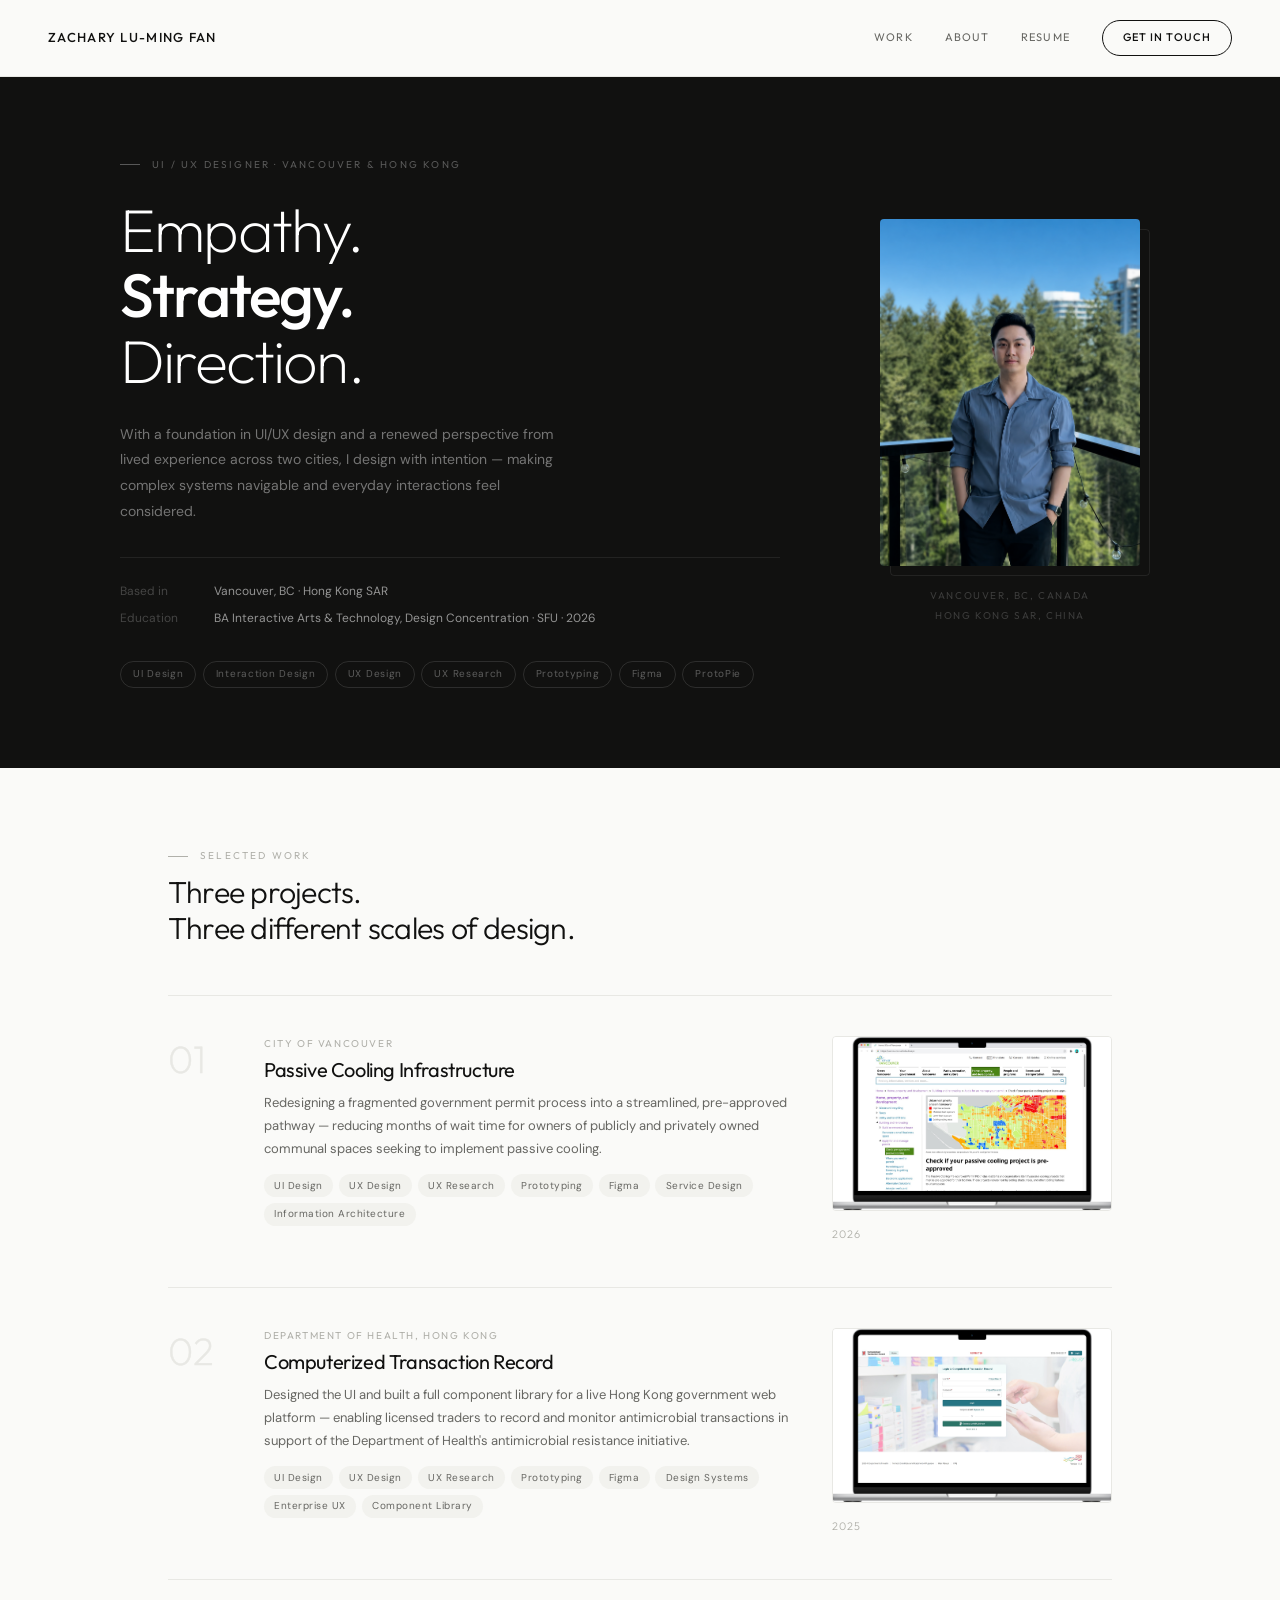
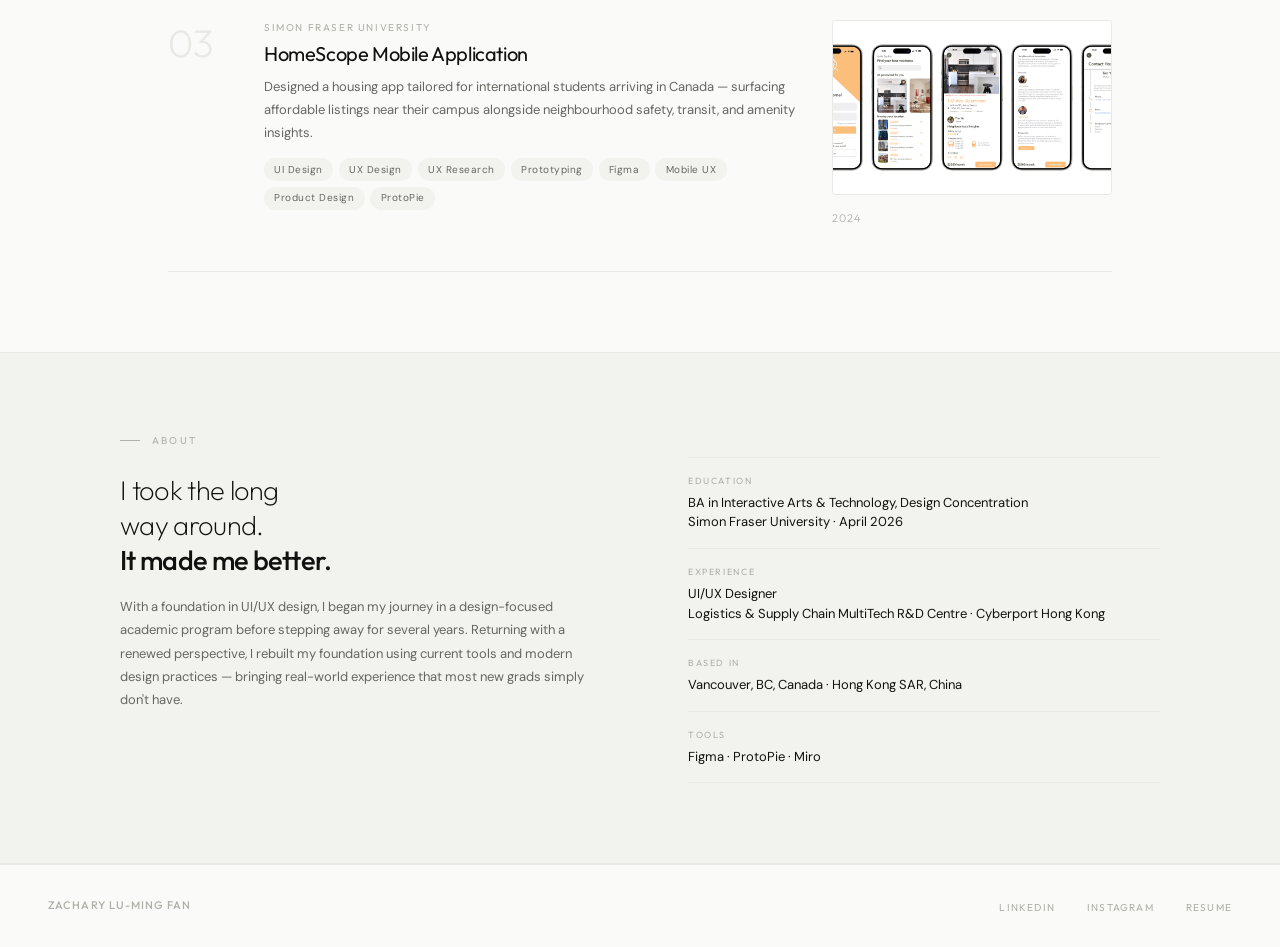
==== index.html @ 53df490b "Initial commit: portfolio site and case study assets" ====
<!DOCTYPE html>
<html lang="en">
<head>
<meta charset="UTF-8">
<meta name="viewport" content="width=device-width, initial-scale=1.0">
<title>Zachary Lu-Ming Fan — UI / UX Designer</title>
<link href="https://fonts.googleapis.com/css2?family=Outfit:wght@200;300;400;500;600&family=DM+Sans:opsz,wght@9..40,300;9..40,400;9..40,500&display=swap" rel="stylesheet">

<style>
*, *::before, *::after { box-sizing: border-box; margin: 0; padding: 0; }
:root {
  --ink: #111110;
  --ink-60: #666662;
  --ink-30: #b0b0aa;
  --ink-10: #e8e8e4;
  --paper: #fafaf8;
  --paper-2: #f2f2ee;
}
html { scroll-behavior: smooth; }
body { font-family: 'DM Sans', sans-serif; background: var(--paper); color: var(--ink); line-height: 1.6; }

/* NAV */
nav {
  display: flex; align-items: center; justify-content: space-between;
  padding: 1.25rem 3rem; background: var(--paper);
  border-bottom: 0.5px solid var(--ink-10); position: sticky; top: 0; z-index: 100;
}
.nav-name {
  font-family: 'Outfit', sans-serif; font-size: 13px; font-weight: 500;
  letter-spacing: 0.1em; text-transform: uppercase; color: var(--ink); text-decoration: none;
}
.nav-right { display: flex; align-items: center; gap: 2rem; }
.nav-link {
  font-family: 'Outfit', sans-serif; font-size: 11px; font-weight: 400;
  letter-spacing: 0.1em; text-transform: uppercase; color: var(--ink-60);
  text-decoration: none; transition: color 0.2s;
}
.nav-link:hover { color: var(--ink); }
.nav-cta {
  font-family: 'Outfit', sans-serif; font-size: 11px; font-weight: 500;
  letter-spacing: 0.1em; text-transform: uppercase; padding: 0.5rem 1.25rem;
  border: 0.5px solid var(--ink); border-radius: 2rem; color: var(--ink);
  text-decoration: none; transition: background 0.2s, color 0.2s;
}
.nav-cta:hover { background: var(--ink); color: var(--paper); }

/* HERO */
.hero { background: var(--ink); padding: 5rem 3rem; }
.hero-inner {
  max-width: 1040px; margin: 0 auto;
  display: grid; grid-template-columns: 1fr 300px; gap: 5rem; align-items: center;
}
.hero-eyebrow {
  font-family: 'Outfit', sans-serif; font-size: 10px; font-weight: 400;
  letter-spacing: 0.22em; text-transform: uppercase; color: rgba(255,255,255,0.3);
  margin-bottom: 1.5rem; display: flex; align-items: center; gap: 0.75rem;
}
.hero-eyebrow::before {
  content: ''; display: block; width: 20px; height: 0.5px; background: rgba(255,255,255,0.3);
}
.hero-h1 {
  font-family: 'Outfit', sans-serif; font-size: clamp(2.6rem, 5vw, 3.8rem);
  font-weight: 200; line-height: 1.08; color: #fff; letter-spacing: -0.03em; margin-bottom: 1.75rem;
}
.hero-h1 span { font-weight: 500; }
.hero-body { font-size: 14px; color: rgba(255,255,255,0.42); line-height: 1.85; max-width: 440px; margin-bottom: 2rem; }
.hero-meta {
  display: flex; flex-direction: column; gap: 0.5rem;
  margin-bottom: 2rem; padding-top: 1.5rem; border-top: 0.5px solid rgba(255,255,255,0.08);
}
.hero-meta-row { display: flex; gap: 1rem; font-size: 12px; }
.hero-meta-label { color: rgba(255,255,255,0.22); min-width: 78px; }
.hero-meta-value { color: rgba(255,255,255,0.55); }
.hero-tags { display: flex; flex-wrap: wrap; gap: 0.4rem; }
.tag {
  font-size: 10px; letter-spacing: 0.07em; padding: 0.3rem 0.75rem;
  border: 0.5px solid rgba(255,255,255,0.12); border-radius: 2rem; color: rgba(255,255,255,0.32);
}
.hero-right { display: flex; flex-direction: column; align-items: center; gap: 1.25rem; }
.photo-wrap { position: relative; width: 260px; }
.photo-wrap::before {
  content: ''; position: absolute; inset: 10px -10px -10px 10px;
  border: 0.5px solid rgba(255,255,255,0.08); border-radius: 4px; z-index: 0;
}
.photo-wrap img {
  position: relative; z-index: 1; width: 100%; aspect-ratio: 3/4;
  object-fit: cover; object-position: center top; border-radius: 4px; display: block; filter: grayscale(8%);
}
.hero-location {
  font-family: 'Outfit', sans-serif; font-size: 10px; letter-spacing: 0.16em;
  text-transform: uppercase; color: rgba(255,255,255,0.18); text-align: center; line-height: 2;
}

/* WORK */
.work { max-width: 1040px; margin: 0 auto; padding: 5rem 3rem; }
.section-eyebrow {
  font-family: 'Outfit', sans-serif; font-size: 10px; font-weight: 400;
  letter-spacing: 0.22em; text-transform: uppercase; color: var(--ink-30);
  margin-bottom: 0.6rem; display: flex; align-items: center; gap: 0.75rem;
}
.section-eyebrow::before { content: ''; display: block; width: 20px; height: 0.5px; background: var(--ink-30); }
.section-title {
  font-family: 'Outfit', sans-serif; font-size: 1.9rem; font-weight: 300;
  letter-spacing: -0.025em; color: var(--ink); margin-bottom: 3rem; line-height: 1.2;
}
.projects { border-top: 0.5px solid var(--ink-10); }
.project-row {
  display: grid; grid-template-columns: 64px 1fr 280px; gap: 2rem;
  align-items: start; padding: 2.5rem 0; border-bottom: 0.5px solid var(--ink-10);
  text-decoration: none; color: inherit; transition: opacity 0.15s;
}
.project-row:hover { opacity: 0.82; }
.project-row:hover .proj-arrow { opacity: 1; transform: translateX(4px); }
.proj-num {
  font-family: 'Outfit', sans-serif; font-size: 2.4rem; font-weight: 200;
  color: var(--ink-10); line-height: 1; padding-top: 4px; -webkit-text-stroke: 0.5px var(--ink-10);
}
.proj-client {
  font-family: 'Outfit', sans-serif; font-size: 10px; letter-spacing: 0.16em;
  text-transform: uppercase; color: var(--ink-30); margin-bottom: 0.4rem;
}
.proj-title {
  font-family: 'Outfit', sans-serif; font-size: 1.25rem; font-weight: 400;
  letter-spacing: -0.02em; color: var(--ink); margin-bottom: 0.65rem; line-height: 1.2;
}
.proj-hook { font-size: 13px; color: var(--ink-60); line-height: 1.75; margin-bottom: 0.85rem; }
.proj-tags { display: flex; flex-wrap: wrap; gap: 0.35rem; }
.proj-tag {
  font-size: 10px; letter-spacing: 0.05em; padding: 0.22rem 0.65rem;
  background: var(--paper-2); border-radius: 2rem; color: var(--ink-60);
}
.proj-right { display: flex; flex-direction: column; }
.proj-img {
  width: 100%; aspect-ratio: 16/10; object-fit: cover; border-radius: 4px;
  border: 0.5px solid var(--ink-10); display: block; margin-bottom: 0.75rem;
}
.proj-meta { display: flex; justify-content: space-between; align-items: center; }
.proj-year {
  font-family: 'Outfit', sans-serif; font-size: 11px; font-weight: 300;
  letter-spacing: 0.1em; color: var(--ink-30);
}
.proj-arrow { font-size: 15px; color: var(--ink-30); opacity: 0; transition: opacity 0.2s, transform 0.2s; }

/* ABOUT */
.about { background: var(--paper-2); border-top: 0.5px solid var(--ink-10); border-bottom: 0.5px solid var(--ink-10); padding: 5rem 3rem; }
.about-inner { max-width: 1040px; margin: 0 auto; display: grid; grid-template-columns: 1fr 1fr; gap: 6rem; align-items: start; }
.about-headline {
  font-family: 'Outfit', sans-serif; font-size: 1.7rem; font-weight: 200;
  letter-spacing: -0.025em; color: var(--ink); line-height: 1.3; margin-bottom: 1rem; margin-top: 1.5rem;
}
.about-headline strong { font-weight: 500; }
.about-sub { font-size: 13px; color: var(--ink-60); line-height: 1.8; }
.about-rows { padding-top: 1.5rem; }
.about-row { padding: 1rem 0; border-bottom: 0.5px solid var(--ink-10); }
.about-row:first-child { border-top: 0.5px solid var(--ink-10); }
.about-row-label {
  font-family: 'Outfit', sans-serif; font-size: 9px; letter-spacing: 0.18em;
  text-transform: uppercase; color: var(--ink-30); margin-bottom: 0.3rem;
}
.about-row-value { font-size: 13px; color: var(--ink); line-height: 1.5; }

/* FOOTER */
footer {
  padding: 1.75rem 3rem; display: flex; align-items: center;
  justify-content: space-between; border-top: 0.5px solid var(--ink-10);
}
.footer-name {
  font-family: 'Outfit', sans-serif; font-size: 11px; font-weight: 500;
  letter-spacing: 0.1em; text-transform: uppercase; color: var(--ink-30);
}
.footer-links { display: flex; gap: 2rem; list-style: none; }
.footer-links a {
  font-family: 'Outfit', sans-serif; font-size: 10px; letter-spacing: 0.12em;
  text-transform: uppercase; color: var(--ink-30); text-decoration: none; transition: color 0.2s;
}
.footer-links a:hover { color: var(--ink); }

@keyframes fadeUp { from { opacity: 0; transform: translateY(14px); } to { opacity: 1; transform: translateY(0); } }
.hero-eyebrow { animation: fadeUp 0.5s ease both; }
.hero-h1      { animation: fadeUp 0.5s 0.07s ease both; }
.hero-body    { animation: fadeUp 0.5s 0.14s ease both; }
.hero-meta    { animation: fadeUp 0.5s 0.2s ease both; }
.hero-tags    { animation: fadeUp 0.5s 0.26s ease both; }
.hero-right   { animation: fadeUp 0.6s 0.12s ease both; }

@media (max-width: 768px) {
  nav { padding: 1rem 1.5rem; }
  .hero { padding: 3rem 1.5rem; }
  .hero-inner { grid-template-columns: 1fr; gap: 2.5rem; }
  .hero-right { display: none; }
  .work { padding: 3rem 1.5rem; }
  .project-row { grid-template-columns: 48px 1fr; }
  .proj-right { display: none; }
  .about { padding: 3rem 1.5rem; }
  .about-inner { grid-template-columns: 1fr; gap: 2rem; }
  footer { padding: 1.5rem; flex-direction: column; gap: 1rem; text-align: center; }
}
</style>
</head>

<body>

<nav>
  <a class="nav-name" href="#">Zachary Lu-Ming Fan</a>
  <div class="nav-right">
    <a class="nav-link" href="#work">Work</a>
    <a class="nav-link" href="#about">About</a>
    <a class="nav-link" href="zachary_fan_resume_v5.pdf" target="_blank">Resume</a>
    <a class="nav-cta" href="mailto:zac0923@hotmail.com">Get in touch</a>
  </div>
</nav>

<section class="hero">
  <div class="hero-inner">
    <div class="hero-left">
      <div class="hero-eyebrow">UI / UX Designer · Vancouver &amp; Hong Kong</div>
      <h1 class="hero-h1">Empathy.<br><span>Strategy.</span><br>Direction.</h1>
      <p class="hero-body">With a foundation in UI/UX design and a renewed perspective from lived experience across two cities, I design with intention — making complex systems navigable and everyday interactions feel considered.</p>
      <div class="hero-meta">
        <div class="hero-meta-row">
          <span class="hero-meta-label">Based in</span>
          <span class="hero-meta-value">Vancouver, BC · Hong Kong SAR</span>
        </div>
        <div class="hero-meta-row">
          <span class="hero-meta-label">Education</span>
          <span class="hero-meta-value">BA Interactive Arts &amp; Technology, Design Concentration · SFU · 2026</span>
        </div>
      </div>
      <div class="hero-tags">
        <span class="tag">UI Design</span>
        <span class="tag">Interaction Design</span>
        <span class="tag">UX Design</span>
        <span class="tag">UX Research</span>
        <span class="tag">Prototyping</span>
        <span class="tag">Figma</span>
        <span class="tag">ProtoPie</span>
      </div>
    </div>
    <div class="hero-right">
      <div class="photo-wrap">
        <img src="me.png" alt="Zachary Lu-Ming Fan">
      </div>
      <div class="hero-location">Vancouver, BC, Canada<br>Hong Kong SAR, China</div>
    </div>
  </div>
</section>

<section class="work" id="work">
  <div class="section-eyebrow">Selected work</div>
  <div class="section-title">Three projects.<br>Three different scales of design.</div>
  <div class="projects">

    <a class="project-row" href="cov_case_study.html">
      <div class="proj-num">01</div>
      <div class="proj-info">
        <div class="proj-client">City of Vancouver</div>
        <div class="proj-title">Passive Cooling Infrastructure</div>
        <div class="proj-hook">Redesigning a fragmented government permit process into a streamlined, pre-approved pathway — reducing months of wait time for owners of publicly and privately owned communal spaces seeking to implement passive cooling.</div>
        <div class="proj-tags">
          <span class="proj-tag">UI Design</span><span class="proj-tag">UX Design</span>
          <span class="proj-tag">UX Research</span><span class="proj-tag">Prototyping</span>
          <span class="proj-tag">Figma</span><span class="proj-tag">Service Design</span>
          <span class="proj-tag">Information Architecture</span>
        </div>
      </div>
      <div class="proj-right">
        <img class="proj-img" src="portfolio cov.png" alt="City of Vancouver project">
        <div class="proj-meta"><span class="proj-year">2026</span><span class="proj-arrow">→</span></div>
      </div>
    </a>

    <a class="project-row" href="ctr_case_study.html">
      <div class="proj-num">02</div>
      <div class="proj-info">
        <div class="proj-client">Department of Health, Hong Kong</div>
        <div class="proj-title">Computerized Transaction Record</div>
        <div class="proj-hook">Designed the UI and built a full component library for a live Hong Kong government web platform — enabling licensed traders to record and monitor antimicrobial transactions in support of the Department of Health's antimicrobial resistance initiative.</div>
        <div class="proj-tags">
          <span class="proj-tag">UI Design</span><span class="proj-tag">UX Design</span>
          <span class="proj-tag">UX Research</span><span class="proj-tag">Prototyping</span>
          <span class="proj-tag">Figma</span><span class="proj-tag">Design Systems</span>
          <span class="proj-tag">Enterprise UX</span><span class="proj-tag">Component Library</span>
        </div>
      </div>
      <div class="proj-right">
        <img class="proj-img" src="portfolio ctr.png" alt="CTR Hong Kong project">
        <div class="proj-meta"><span class="proj-year">2025</span><span class="proj-arrow">→</span></div>
      </div>
    </a>

    <a class="project-row" href="homescope_case_study.html">
      <div class="proj-num">03</div>
      <div class="proj-info">
        <div class="proj-client">Simon Fraser University</div>
        <div class="proj-title">HomeScope Mobile Application</div>
        <div class="proj-hook">Designed a housing app tailored for international students arriving in Canada — surfacing affordable listings near their campus alongside neighbourhood safety, transit, and amenity insights.</div>
        <div class="proj-tags">
          <span class="proj-tag">UI Design</span><span class="proj-tag">UX Design</span>
          <span class="proj-tag">UX Research</span><span class="proj-tag">Prototyping</span>
          <span class="proj-tag">Figma</span><span class="proj-tag">Mobile UX</span>
          <span class="proj-tag">Product Design</span><span class="proj-tag">ProtoPie</span>
        </div>
      </div>
      <div class="proj-right">
        <img class="proj-img" src="portfolio homescope.png" alt="HomeScope project">
        <div class="proj-meta"><span class="proj-year">2024</span><span class="proj-arrow">→</span></div>
      </div>
    </a>

  </div>
</section>

<div class="about" id="about">
  <div class="about-inner">
    <div>
      <div class="section-eyebrow">About</div>
      <div class="about-headline">I took the long<br>way around.<br><strong>It made me better.</strong></div>
      <p class="about-sub">With a foundation in UI/UX design, I began my journey in a design-focused academic program before stepping away for several years. Returning with a renewed perspective, I rebuilt my foundation using current tools and modern design practices — bringing real-world experience that most new grads simply don't have.</p>
    </div>
    <div class="about-rows">
      <div class="about-row">
        <div class="about-row-label">Education</div>
        <div class="about-row-value">BA in Interactive Arts &amp; Technology, Design Concentration<br>Simon Fraser University · April 2026</div>
      </div>
      <div class="about-row">
        <div class="about-row-label">Experience</div>
        <div class="about-row-value">UI/UX Designer<br>Logistics &amp; Supply Chain MultiTech R&amp;D Centre · Cyberport Hong Kong</div>
      </div>
      <div class="about-row">
        <div class="about-row-label">Based in</div>
        <div class="about-row-value">Vancouver, BC, Canada · Hong Kong SAR, China</div>
      </div>
      <div class="about-row">
        <div class="about-row-label">Tools</div>
        <div class="about-row-value">Figma · ProtoPie · Miro</div>
      </div>
    </div>
  </div>
</div>

<footer>
  <span class="footer-name">Zachary Lu-Ming Fan</span>
  <ul class="footer-links">
    <li><a href="https://linkedin.com/in/zachlumingfan" target="_blank">LinkedIn</a></li>
    <li><a href="https://www.instagram.com/zlm.fan/" target="_blank">Instagram</a></li>
    <li><a href="zachary_fan_resume_v5.pdf" target="_blank">Resume</a></li>
  </ul>
</footer>

</body>
</html>
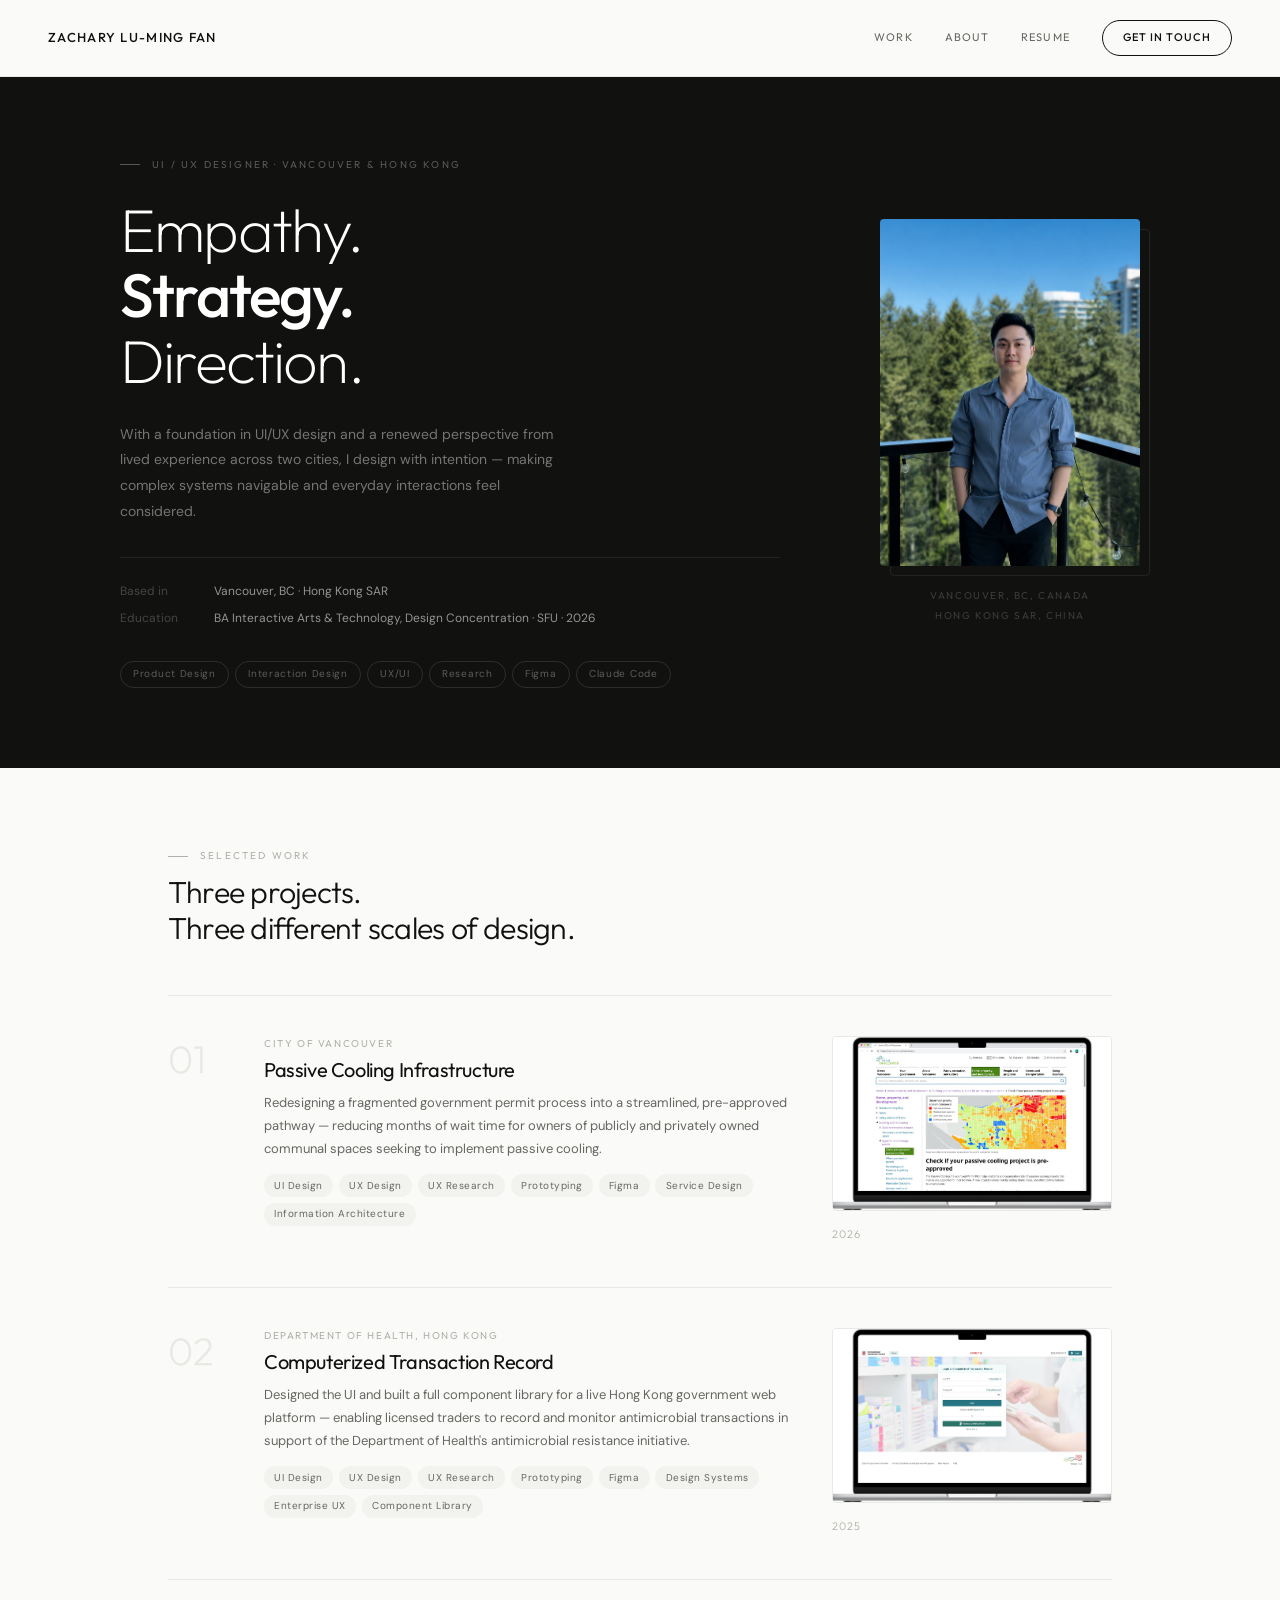
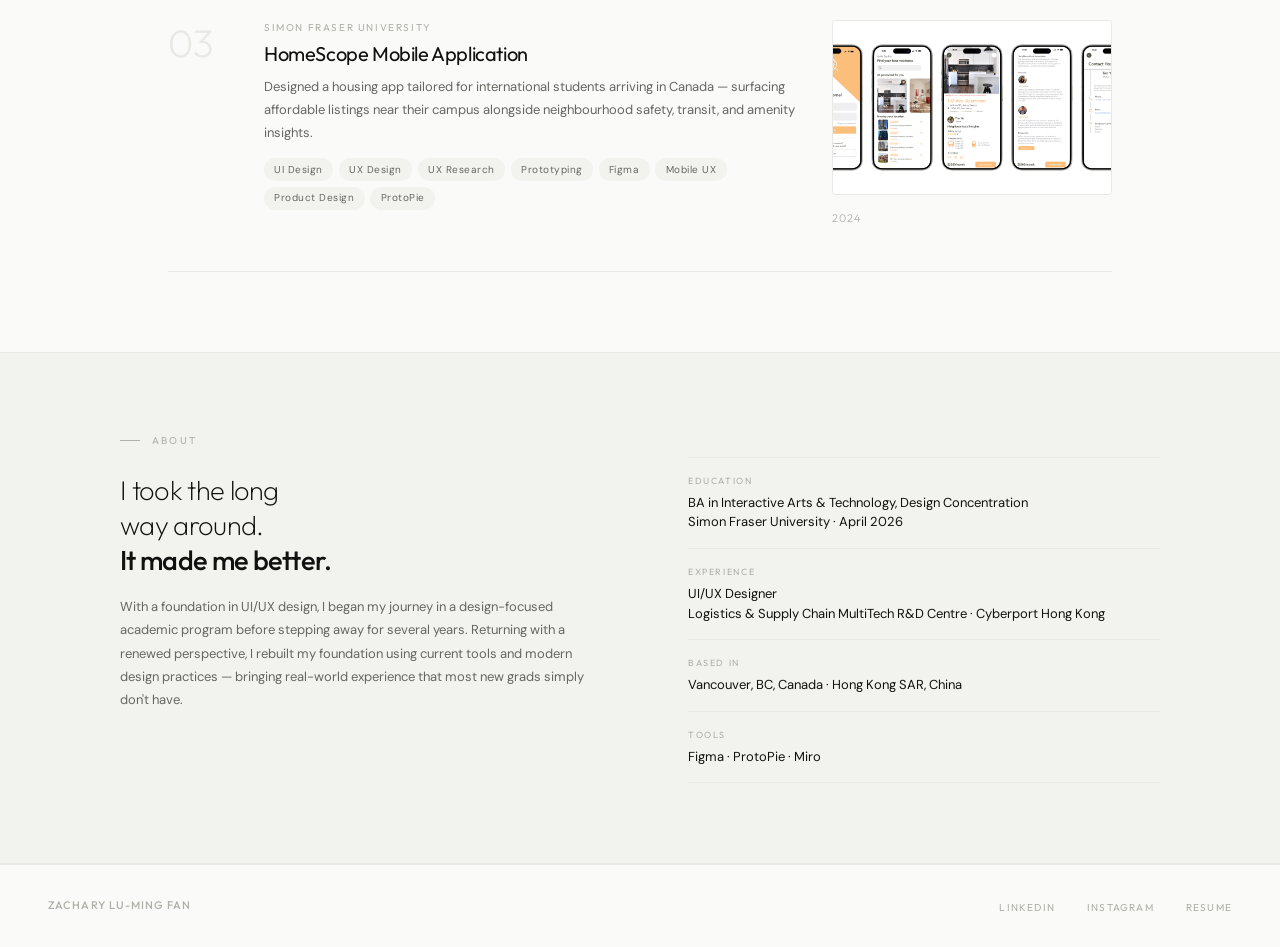
==== commit 8d1a5f8b: "Improve code quality: dedupe CSS, optimize assets, fix layout bug - Extract shared CSS across all 4 " ====
--- a/index.html
+++ b/index.html
@@ -4,46 +4,21 @@
 <meta charset="UTF-8">
 <meta name="viewport" content="width=device-width, initial-scale=1.0">
 <title>Zachary Lu-Ming Fan — UI / UX Designer</title>
+<meta name="description" content="Portfolio of Zachary Lu-Ming Fan, a UI/UX designer based in Vancouver & Hong Kong — featuring government service design, enterprise design systems, and mobile product design work.">
+<link rel="icon" type="image/svg+xml" href="favicon.svg">
+<meta property="og:type" content="website">
+<meta property="og:title" content="Zachary Lu-Ming Fan — UI / UX Designer">
+<meta property="og:description" content="Portfolio of Zachary Lu-Ming Fan, a UI/UX designer based in Vancouver & Hong Kong — featuring government service design, enterprise design systems, and mobile product design work.">
+<meta property="og:url" content="https://zachfan-96.github.io/">
+<meta property="og:image" content="https://zachfan-96.github.io/me.png">
+<meta name="twitter:card" content="summary_large_image">
+<meta name="twitter:title" content="Zachary Lu-Ming Fan — UI / UX Designer">
+<meta name="twitter:description" content="Portfolio of Zachary Lu-Ming Fan, a UI/UX designer based in Vancouver & Hong Kong.">
+<meta name="twitter:image" content="https://zachfan-96.github.io/me.png">
 <link href="https://fonts.googleapis.com/css2?family=Outfit:wght@200;300;400;500;600&family=DM+Sans:opsz,wght@9..40,300;9..40,400;9..40,500&display=swap" rel="stylesheet">
+<link rel="stylesheet" href="styles.css">
 
 <style>
-*, *::before, *::after { box-sizing: border-box; margin: 0; padding: 0; }
-:root {
-  --ink: #111110;
-  --ink-60: #666662;
-  --ink-30: #b0b0aa;
-  --ink-10: #e8e8e4;
-  --paper: #fafaf8;
-  --paper-2: #f2f2ee;
-}
-html { scroll-behavior: smooth; }
-body { font-family: 'DM Sans', sans-serif; background: var(--paper); color: var(--ink); line-height: 1.6; }
-
-/* NAV */
-nav {
-  display: flex; align-items: center; justify-content: space-between;
-  padding: 1.25rem 3rem; background: var(--paper);
-  border-bottom: 0.5px solid var(--ink-10); position: sticky; top: 0; z-index: 100;
-}
-.nav-name {
-  font-family: 'Outfit', sans-serif; font-size: 13px; font-weight: 500;
-  letter-spacing: 0.1em; text-transform: uppercase; color: var(--ink); text-decoration: none;
-}
-.nav-right { display: flex; align-items: center; gap: 2rem; }
-.nav-link {
-  font-family: 'Outfit', sans-serif; font-size: 11px; font-weight: 400;
-  letter-spacing: 0.1em; text-transform: uppercase; color: var(--ink-60);
-  text-decoration: none; transition: color 0.2s;
-}
-.nav-link:hover { color: var(--ink); }
-.nav-cta {
-  font-family: 'Outfit', sans-serif; font-size: 11px; font-weight: 500;
-  letter-spacing: 0.1em; text-transform: uppercase; padding: 0.5rem 1.25rem;
-  border: 0.5px solid var(--ink); border-radius: 2rem; color: var(--ink);
-  text-decoration: none; transition: background 0.2s, color 0.2s;
-}
-.nav-cta:hover { background: var(--ink); color: var(--paper); }
-
 /* HERO */
 .hero { background: var(--ink); padding: 5rem 3rem; }
 .hero-inner {
@@ -93,12 +68,6 @@
 
 /* WORK */
 .work { max-width: 1040px; margin: 0 auto; padding: 5rem 3rem; }
-.section-eyebrow {
-  font-family: 'Outfit', sans-serif; font-size: 10px; font-weight: 400;
-  letter-spacing: 0.22em; text-transform: uppercase; color: var(--ink-30);
-  margin-bottom: 0.6rem; display: flex; align-items: center; gap: 0.75rem;
-}
-.section-eyebrow::before { content: ''; display: block; width: 20px; height: 0.5px; background: var(--ink-30); }
 .section-title {
   font-family: 'Outfit', sans-serif; font-size: 1.9rem; font-weight: 300;
   letter-spacing: -0.025em; color: var(--ink); margin-bottom: 3rem; line-height: 1.2;
@@ -175,7 +144,6 @@
 }
 .footer-links a:hover { color: var(--ink); }
 
-@keyframes fadeUp { from { opacity: 0; transform: translateY(14px); } to { opacity: 1; transform: translateY(0); } }
 .hero-eyebrow { animation: fadeUp 0.5s ease both; }
 .hero-h1      { animation: fadeUp 0.5s 0.07s ease both; }
 .hero-body    { animation: fadeUp 0.5s 0.14s ease both; }
@@ -184,7 +152,6 @@
 .hero-right   { animation: fadeUp 0.6s 0.12s ease both; }
 
 @media (max-width: 768px) {
-  nav { padding: 1rem 1.5rem; }
   .hero { padding: 3rem 1.5rem; }
   .hero-inner { grid-template-columns: 1fr; gap: 2.5rem; }
   .hero-right { display: none; }
@@ -201,11 +168,11 @@
 <body>
 
 <nav>
-  <a class="nav-name" href="#">Zachary Lu-Ming Fan</a>
+  <a class="nav-name" href="index.html">Zachary Lu-Ming Fan</a>
   <div class="nav-right">
     <a class="nav-link" href="#work">Work</a>
     <a class="nav-link" href="#about">About</a>
-    <a class="nav-link" href="zachary_fan_resume_v5.pdf" target="_blank">Resume</a>
+    <a class="nav-link" href="zachary_fan_resume_v5.pdf" target="_blank" rel="noopener noreferrer">Resume</a>
     <a class="nav-cta" href="mailto:zac0923@hotmail.com">Get in touch</a>
   </div>
 </nav>
@@ -227,18 +194,17 @@
         </div>
       </div>
       <div class="hero-tags">
-        <span class="tag">UI Design</span>
+        <span class="tag">Product Design</span>
         <span class="tag">Interaction Design</span>
-        <span class="tag">UX Design</span>
-        <span class="tag">UX Research</span>
-        <span class="tag">Prototyping</span>
+        <span class="tag">UX/UI</span>
+        <span class="tag">Research</span>
         <span class="tag">Figma</span>
-        <span class="tag">ProtoPie</span>
+        <span class="tag">Claude Code</span>
       </div>
     </div>
     <div class="hero-right">
       <div class="photo-wrap">
-        <img src="me.png" alt="Zachary Lu-Ming Fan">
+        <img src="me.png" width="1086" height="1448" alt="Zachary Lu-Ming Fan">
       </div>
       <div class="hero-location">Vancouver, BC, Canada<br>Hong Kong SAR, China</div>
     </div>
@@ -264,7 +230,7 @@
         </div>
       </div>
       <div class="proj-right">
-        <img class="proj-img" src="portfolio cov.png" alt="City of Vancouver project">
+        <img loading="lazy" class="proj-img" src="portfolio-cov.png" width="1446" height="876" alt="City of Vancouver project">
         <div class="proj-meta"><span class="proj-year">2026</span><span class="proj-arrow">→</span></div>
       </div>
     </a>
@@ -283,7 +249,7 @@
         </div>
       </div>
       <div class="proj-right">
-        <img class="proj-img" src="portfolio ctr.png" alt="CTR Hong Kong project">
+        <img loading="lazy" class="proj-img" src="portfolio-ctr.png" width="1446" height="876" alt="CTR Hong Kong project">
         <div class="proj-meta"><span class="proj-year">2025</span><span class="proj-arrow">→</span></div>
       </div>
     </a>
@@ -302,7 +268,7 @@
         </div>
       </div>
       <div class="proj-right">
-        <img class="proj-img" src="portfolio homescope.png" alt="HomeScope project">
+        <img loading="lazy" class="proj-img" src="portfolio-homescope.png" width="2623" height="1216" alt="HomeScope project">
         <div class="proj-meta"><span class="proj-year">2024</span><span class="proj-arrow">→</span></div>
       </div>
     </a>
@@ -341,9 +307,9 @@
 <footer>
   <span class="footer-name">Zachary Lu-Ming Fan</span>
   <ul class="footer-links">
-    <li><a href="https://linkedin.com/in/zachlumingfan" target="_blank">LinkedIn</a></li>
-    <li><a href="https://www.instagram.com/zlm.fan/" target="_blank">Instagram</a></li>
-    <li><a href="zachary_fan_resume_v5.pdf" target="_blank">Resume</a></li>
+    <li><a href="https://linkedin.com/in/zachlumingfan" target="_blank" rel="noopener noreferrer">LinkedIn</a></li>
+    <li><a href="https://www.instagram.com/zlm.fan/" target="_blank" rel="noopener noreferrer">Instagram</a></li>
+    <li><a href="zachary_fan_resume_v5.pdf" target="_blank" rel="noopener noreferrer">Resume</a></li>
   </ul>
 </footer>
 
--- a/styles.css
+++ b/styles.css
@@ -0,0 +1,144 @@
+/* ===== Reset & base ===== */
+*, *::before, *::after { box-sizing: border-box; margin: 0; padding: 0; }
+img { height: auto; }
+:root {
+  --ink: #111110;
+  --ink-60: #666662;
+  --ink-30: #b0b0aa;
+  --ink-10: #e8e8e4;
+  --paper: #fafaf8;
+  --paper-2: #f2f2ee;
+}
+html { scroll-behavior: smooth; }
+body { font-family: 'DM Sans', sans-serif; background: var(--paper); color: var(--ink); line-height: 1.6; }
+
+/* ===== Nav ===== */
+nav {
+  display: flex; align-items: center; justify-content: space-between;
+  padding: 1.25rem 3rem; background: var(--paper);
+  border-bottom: 0.5px solid var(--ink-10); position: sticky; top: 0; z-index: 100;
+}
+.nav-name {
+  font-family: 'Outfit', sans-serif; font-size: 13px; font-weight: 500;
+  letter-spacing: 0.1em; text-transform: uppercase; color: var(--ink); text-decoration: none;
+}
+.nav-back {
+  font-family: 'Outfit', sans-serif; font-size: 11px; font-weight: 400;
+  letter-spacing: 0.1em; text-transform: uppercase; color: var(--ink-60);
+  text-decoration: none; display: flex; align-items: center; gap: 0.5rem; transition: color 0.2s;
+}
+.nav-back:hover { color: var(--ink); }
+.nav-right { display: flex; align-items: center; gap: 2rem; }
+.nav-link {
+  font-family: 'Outfit', sans-serif; font-size: 11px; font-weight: 400;
+  letter-spacing: 0.1em; text-transform: uppercase; color: var(--ink-60);
+  text-decoration: none; transition: color 0.2s;
+}
+.nav-link:hover { color: var(--ink); }
+.nav-cta {
+  font-family: 'Outfit', sans-serif; font-size: 11px; font-weight: 500;
+  letter-spacing: 0.1em; text-transform: uppercase; padding: 0.5rem 1.25rem;
+  border: 0.5px solid var(--ink); border-radius: 2rem; color: var(--ink);
+  text-decoration: none; transition: background 0.2s, color 0.2s;
+}
+.nav-cta:hover { background: var(--ink); color: var(--paper); }
+
+/* ===== Section eyebrow / label ===== */
+.section-eyebrow, .section-label {
+  font-family: 'Outfit', sans-serif; font-size: 10px; font-weight: 400;
+  letter-spacing: 0.22em; text-transform: uppercase; color: var(--ink-30);
+  margin-bottom: 0.6rem; display: flex; align-items: center; gap: 0.75rem;
+}
+.section-eyebrow::before, .section-label::before {
+  content: ''; display: block; width: 20px; height: 0.5px; background: var(--ink-30);
+}
+
+/* ===== Case study hero ===== */
+.case-hero { background: var(--ink); padding: 5rem 3rem 4rem; }
+.case-hero-inner { max-width: 900px; margin: 0 auto; }
+.case-eyebrow {
+  font-family: 'Outfit', sans-serif; font-size: 10px; font-weight: 400;
+  letter-spacing: 0.22em; text-transform: uppercase; color: rgba(255,255,255,0.3);
+  margin-bottom: 1.5rem; display: flex; align-items: center; gap: 0.75rem;
+}
+.case-eyebrow::before { content: ''; display: block; width: 20px; height: 0.5px; background: rgba(255,255,255,0.3); }
+.case-title {
+  font-family: 'Outfit', sans-serif; font-size: clamp(2rem, 4vw, 3.2rem);
+  font-weight: 200; line-height: 1.1; color: #fff; letter-spacing: -0.03em; margin-bottom: 0.5rem;
+}
+.case-title span { font-weight: 500; }
+.case-subtitle { font-size: 15px; color: rgba(255,255,255,0.4); margin-bottom: 3rem; font-weight: 300; }
+.case-meta-grid {
+  display: grid; grid-template-columns: repeat(4, 1fr);
+  border-top: 0.5px solid rgba(255,255,255,0.08); padding-top: 2rem;
+}
+.case-meta-item { padding-right: 2rem; }
+.case-meta-label {
+  font-family: 'Outfit', sans-serif; font-size: 9px; letter-spacing: 0.18em;
+  text-transform: uppercase; color: rgba(255,255,255,0.25); margin-bottom: 0.4rem;
+}
+.case-meta-value { font-size: 13px; color: rgba(255,255,255,0.6); line-height: 1.5; }
+
+/* ===== Case study content ===== */
+.case-content { max-width: 900px; margin: 0 auto; padding: 5rem 3rem; }
+.case-section { margin-bottom: 5rem; }
+.section-heading {
+  font-family: 'Outfit', sans-serif; font-size: 1.6rem; font-weight: 300;
+  letter-spacing: -0.025em; color: var(--ink); margin-bottom: 1.25rem; line-height: 1.2;
+}
+.section-heading strong { font-weight: 500; }
+.section-body { font-size: 14px; color: var(--ink-60); line-height: 1.85; max-width: 660px; }
+
+.overview-block {
+  padding: 1.75rem; background: var(--paper-2); border-radius: 4px; border: 0.5px solid var(--ink-10);
+}
+.overview-block-label {
+  font-family: 'Outfit', sans-serif; font-size: 9px; letter-spacing: 0.18em;
+  text-transform: uppercase; color: var(--ink-30); margin-bottom: 0.75rem;
+}
+.overview-block-text { font-size: 13px; color: var(--ink); line-height: 1.7; }
+
+.full-img { width: 100%; border-radius: 4px; border: 0.5px solid var(--ink-10); display: block; margin-top: 2rem; }
+.img-caption { font-size: 11px; color: var(--ink-30); letter-spacing: 0.04em; margin-top: 0.6rem; font-style: italic; }
+
+.case-tags { display: flex; flex-wrap: wrap; gap: 0.4rem; margin-top: 1.5rem; }
+.case-tag {
+  font-size: 10px; letter-spacing: 0.07em; padding: 0.3rem 0.75rem;
+  border: 0.5px solid var(--ink-10); border-radius: 2rem; color: var(--ink-60);
+}
+
+/* ===== Bottom nav ===== */
+.case-bottom-nav {
+  border-top: 0.5px solid var(--ink-10); padding: 3rem;
+  display: flex; align-items: center; justify-content: space-between;
+  max-width: 900px; margin: 0 auto;
+}
+.back-link {
+  font-family: 'Outfit', sans-serif; font-size: 11px; letter-spacing: 0.1em;
+  text-transform: uppercase; color: var(--ink-60); text-decoration: none;
+  display: flex; align-items: center; gap: 0.5rem; transition: color 0.2s;
+}
+.back-link:hover { color: var(--ink); }
+.next-project { display: flex; flex-direction: column; align-items: flex-end; gap: 0.25rem; text-decoration: none; }
+.next-label {
+  font-family: 'Outfit', sans-serif; font-size: 9px; letter-spacing: 0.16em;
+  text-transform: uppercase; color: var(--ink-30);
+}
+.next-title {
+  font-family: 'Outfit', sans-serif; font-size: 1rem; font-weight: 400;
+  letter-spacing: -0.01em; color: var(--ink); transition: opacity 0.2s;
+}
+.next-project:hover .next-title { opacity: 0.6; }
+
+/* ===== Shared animation ===== */
+@keyframes fadeUp { from { opacity: 0; transform: translateY(14px); } to { opacity: 1; transform: translateY(0); } }
+.case-hero-inner { animation: fadeUp 0.5s ease both; }
+
+/* ===== Shared responsive ===== */
+@media (max-width: 768px) {
+  nav { padding: 1rem 1.5rem; }
+  .case-hero { padding: 3rem 1.5rem 2.5rem; }
+  .case-meta-grid { grid-template-columns: 1fr 1fr; gap: 1.5rem; }
+  .case-content { padding: 3rem 1.5rem; }
+  .case-bottom-nav { padding: 2rem 1.5rem; flex-direction: column; gap: 1.5rem; align-items: flex-start; }
+}
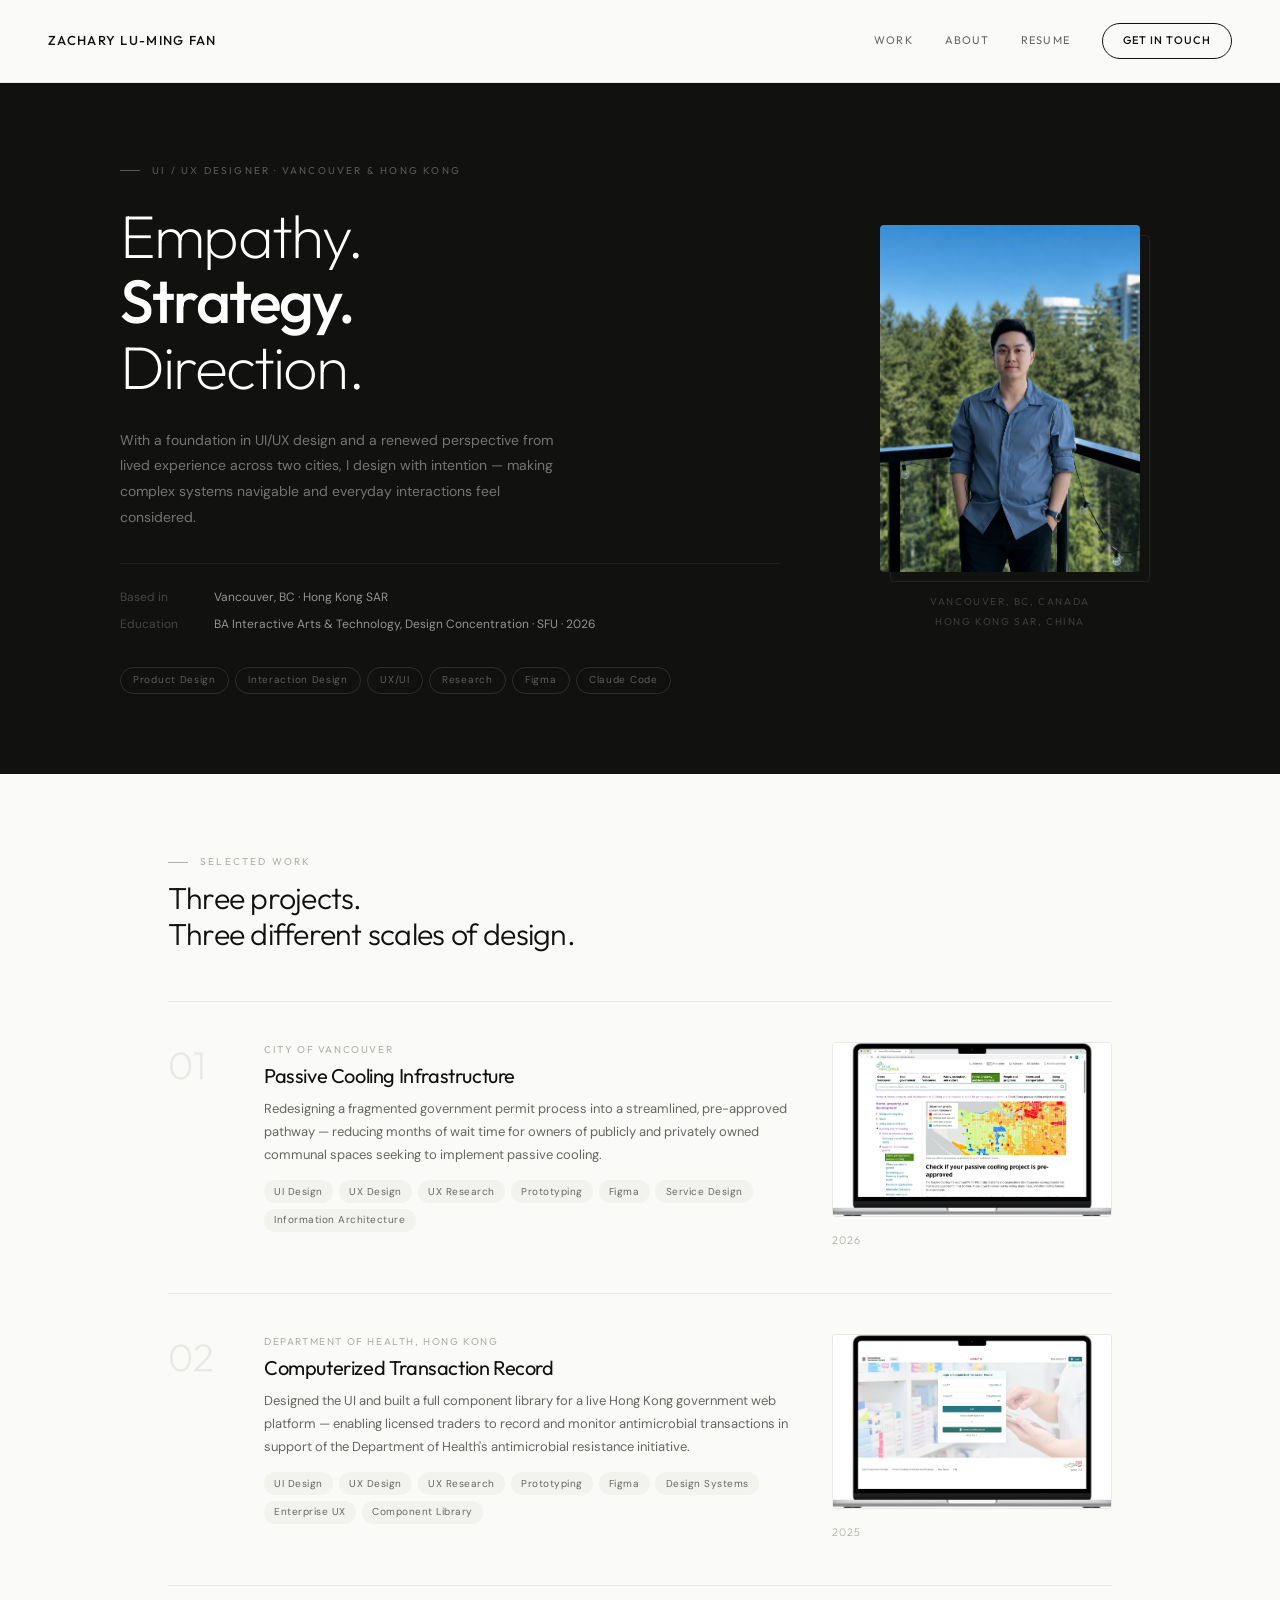
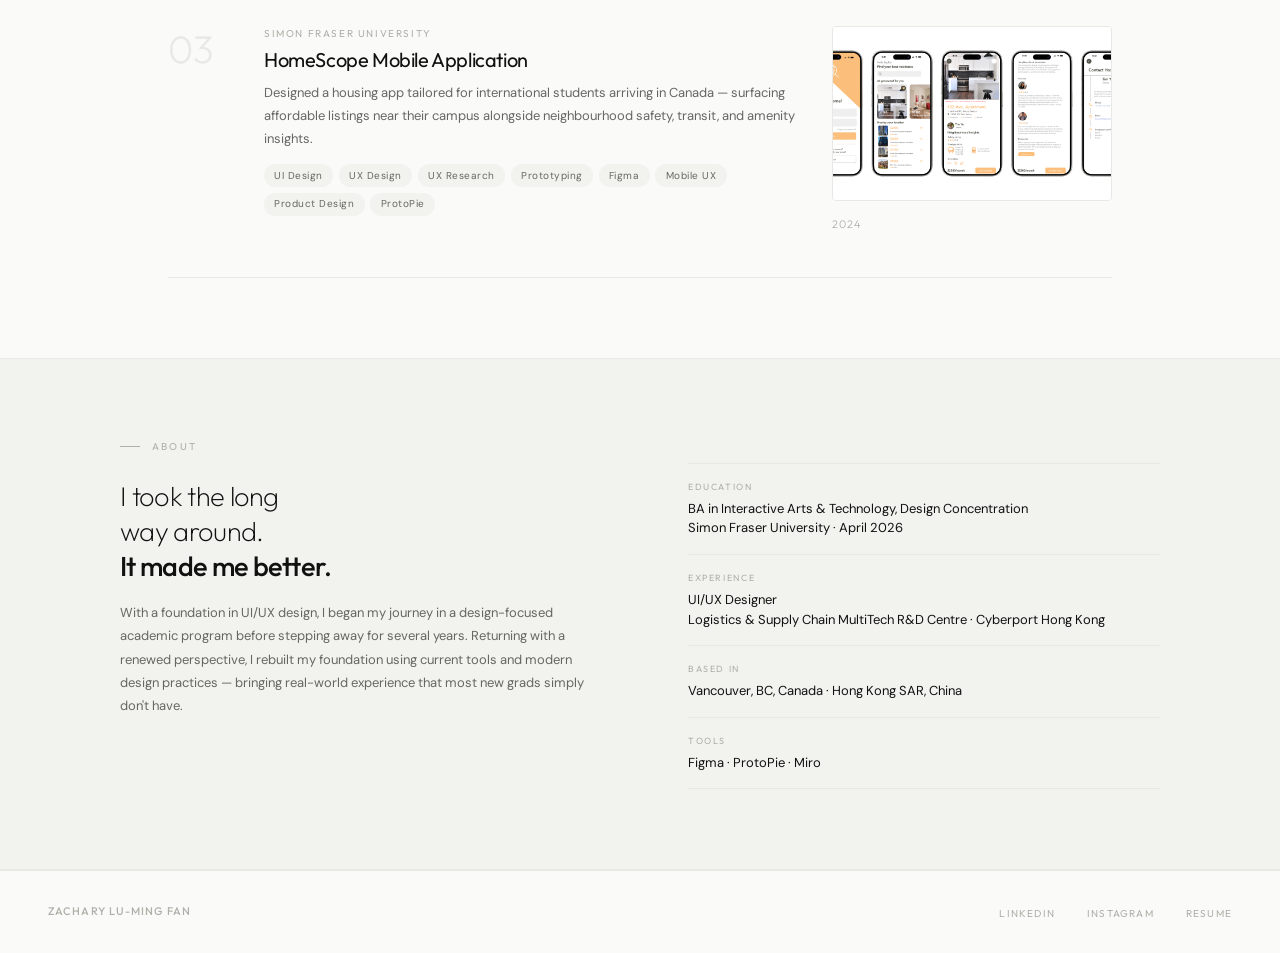
==== commit cf765220: "Fix top mobile responsiveness issues from audit Resolves homepage nav overflow at 375/390px, undersi" ====
--- a/index.html
+++ b/index.html
@@ -152,6 +152,7 @@
 .hero-right   { animation: fadeUp 0.6s 0.12s ease both; }
 
 @media (max-width: 768px) {
+  .nav-link { display: none; }
   .hero { padding: 3rem 1.5rem; }
   .hero-inner { grid-template-columns: 1fr; gap: 2.5rem; }
   .hero-right { display: none; }
--- a/styles.css
+++ b/styles.css
@@ -1,6 +1,6 @@
 /* ===== Reset & base ===== */
 *, *::before, *::after { box-sizing: border-box; margin: 0; padding: 0; }
-img { height: auto; }
+img, video { height: auto; }
 :root {
   --ink: #111110;
   --ink-60: #666662;
@@ -26,6 +26,7 @@
   font-family: 'Outfit', sans-serif; font-size: 11px; font-weight: 400;
   letter-spacing: 0.1em; text-transform: uppercase; color: var(--ink-60);
   text-decoration: none; display: flex; align-items: center; gap: 0.5rem; transition: color 0.2s;
+  padding: 0.75rem 0;
 }
 .nav-back:hover { color: var(--ink); }
 .nav-right { display: flex; align-items: center; gap: 2rem; }
@@ -33,6 +34,7 @@
   font-family: 'Outfit', sans-serif; font-size: 11px; font-weight: 400;
   letter-spacing: 0.1em; text-transform: uppercase; color: var(--ink-60);
   text-decoration: none; transition: color 0.2s;
+  display: inline-block; padding: 0.75rem 0;
 }
 .nav-link:hover { color: var(--ink); }
 .nav-cta {
@@ -117,6 +119,7 @@
   font-family: 'Outfit', sans-serif; font-size: 11px; letter-spacing: 0.1em;
   text-transform: uppercase; color: var(--ink-60); text-decoration: none;
   display: flex; align-items: center; gap: 0.5rem; transition: color 0.2s;
+  padding: 0.75rem 0;
 }
 .back-link:hover { color: var(--ink); }
 .next-project { display: flex; flex-direction: column; align-items: flex-end; gap: 0.25rem; text-decoration: none; }
@@ -141,4 +144,5 @@
   .case-meta-grid { grid-template-columns: 1fr 1fr; gap: 1.5rem; }
   .case-content { padding: 3rem 1.5rem; }
   .case-bottom-nav { padding: 2rem 1.5rem; flex-direction: column; gap: 1.5rem; align-items: flex-start; }
+  .next-project { align-items: flex-start; }
 }
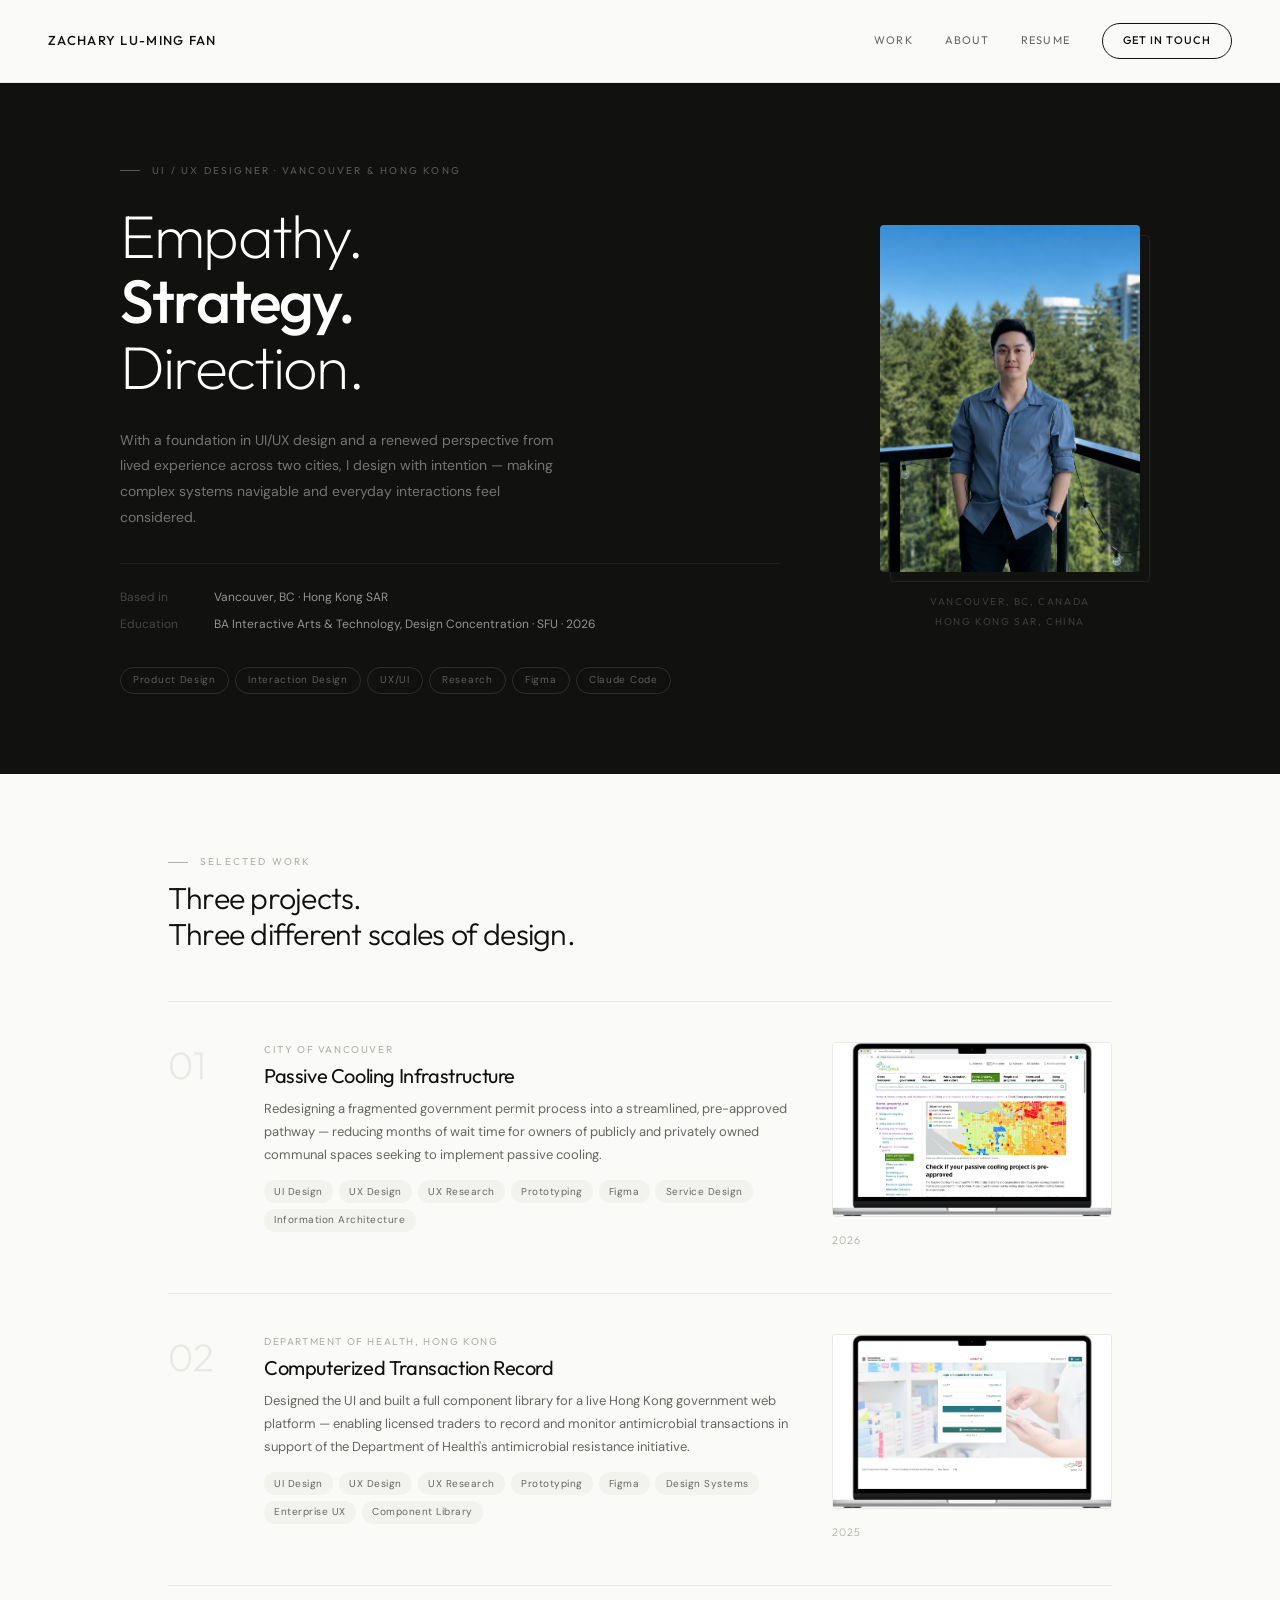
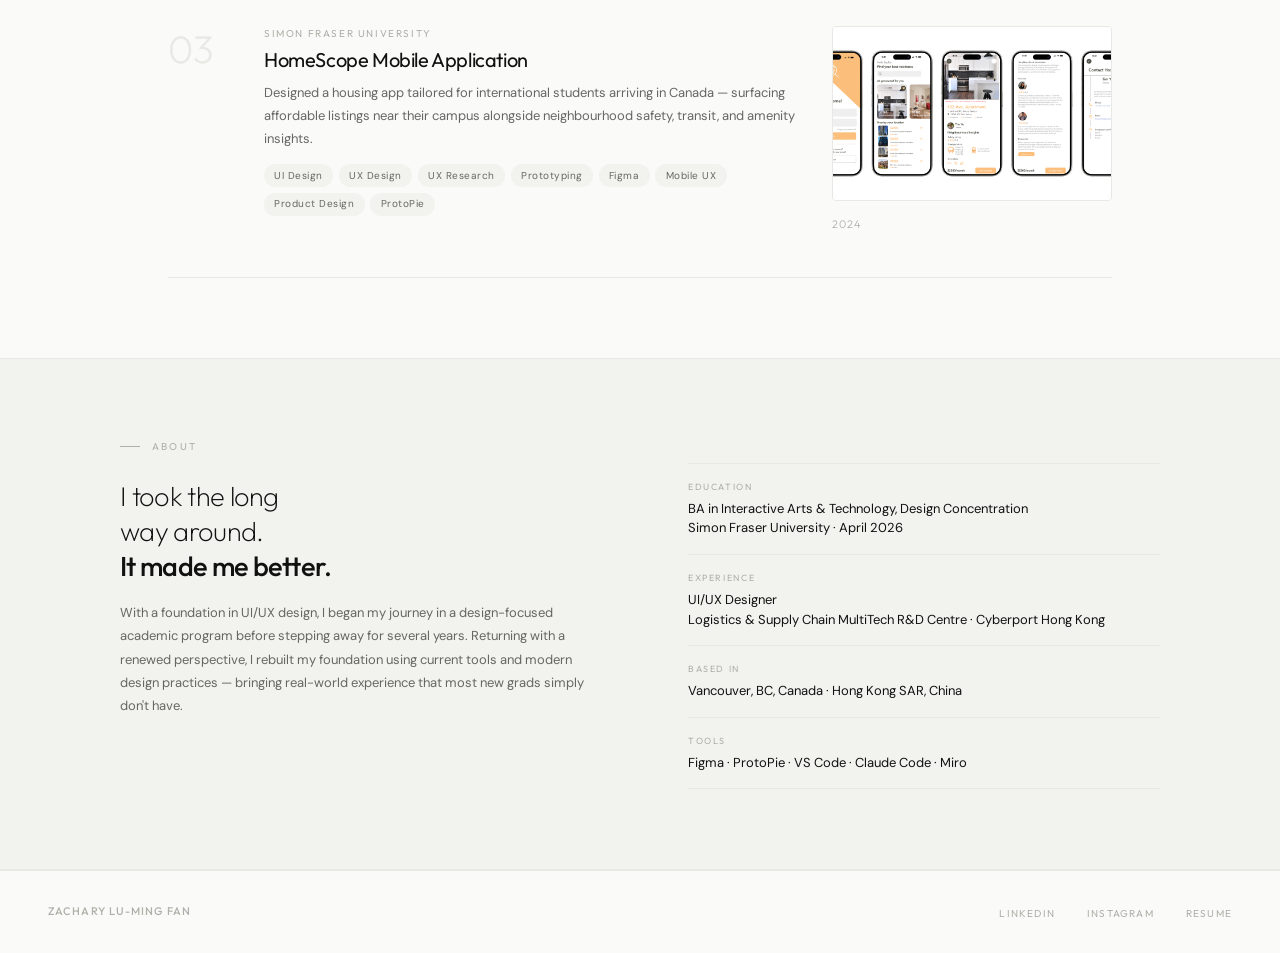
==== commit 61007228: "Add VS Code and Claude Code to About tools list Co-Authored-By: Claude Sonnet 5 <noreply@anthropic.c" ====
--- a/index.html
+++ b/index.html
@@ -299,7 +299,7 @@
       </div>
       <div class="about-row">
         <div class="about-row-label">Tools</div>
-        <div class="about-row-value">Figma · ProtoPie · Miro</div>
+        <div class="about-row-value">Figma · ProtoPie · VS Code · Claude Code · Miro</div>
       </div>
     </div>
   </div>
--- a/styles.css
+++ b/styles.css
@@ -133,6 +133,39 @@
 }
 .next-project:hover .next-title { opacity: 0.6; }
 
+/* ===== Lightbox (click-to-enlarge content images) ===== */
+.lightbox-link { display: block; cursor: zoom-in; }
+.lightbox {
+  display: none;
+  position: fixed; inset: 0; z-index: 1000;
+  align-items: center; justify-content: center;
+  padding: 3rem;
+}
+.lightbox:target { display: flex; }
+.lightbox-backdrop { position: absolute; inset: 0; background: rgba(17,17,16,0.92); cursor: zoom-out; }
+/* Selector is :target-qualified purely to win specificity (0,2,1). Most lightboxes
+   sit inside a card wrapper whose page-specific rule sizes images to fill the card
+   (.wf-card img / .component-card img, both 0,1,1, and in a later inline <style>),
+   which would otherwise stretch the ENLARGED img's box far past the visible picture.
+   Clicks on that transparent overhang land on the img, not the backdrop, so clicking
+   beside the image failed to close the lightbox. width/height must stay auto here so
+   the box hugs the picture exactly. */
+.lightbox:target img {
+  position: relative; width: auto; height: auto;
+  max-width: 100%; max-height: 100%;
+  object-fit: contain; border-radius: 4px;
+  box-shadow: 0 20px 60px rgba(0,0,0,0.5);
+}
+.lightbox-close {
+  position: fixed; top: 1.5rem; right: 2rem; z-index: 1001;
+  width: 2.75rem; height: 2.75rem;
+  display: flex; align-items: center; justify-content: center;
+  color: var(--paper); font-family: 'Outfit', sans-serif; font-size: 1.75rem;
+  font-weight: 300; line-height: 1; text-decoration: none; cursor: zoom-out;
+  transition: opacity 0.2s;
+}
+.lightbox-close:hover { opacity: 0.65; }
+
 /* ===== Shared animation ===== */
 @keyframes fadeUp { from { opacity: 0; transform: translateY(14px); } to { opacity: 1; transform: translateY(0); } }
 .case-hero-inner { animation: fadeUp 0.5s ease both; }
@@ -144,5 +177,7 @@
   .case-meta-grid { grid-template-columns: 1fr 1fr; gap: 1.5rem; }
   .case-content { padding: 3rem 1.5rem; }
   .case-bottom-nav { padding: 2rem 1.5rem; flex-direction: column; gap: 1.5rem; align-items: flex-start; }
+  .lightbox { padding: 1.25rem; }
+  .lightbox-close { top: 1rem; right: 1rem; width: 2.25rem; height: 2.25rem; font-size: 1.5rem; }
   .next-project { align-items: flex-start; }
 }
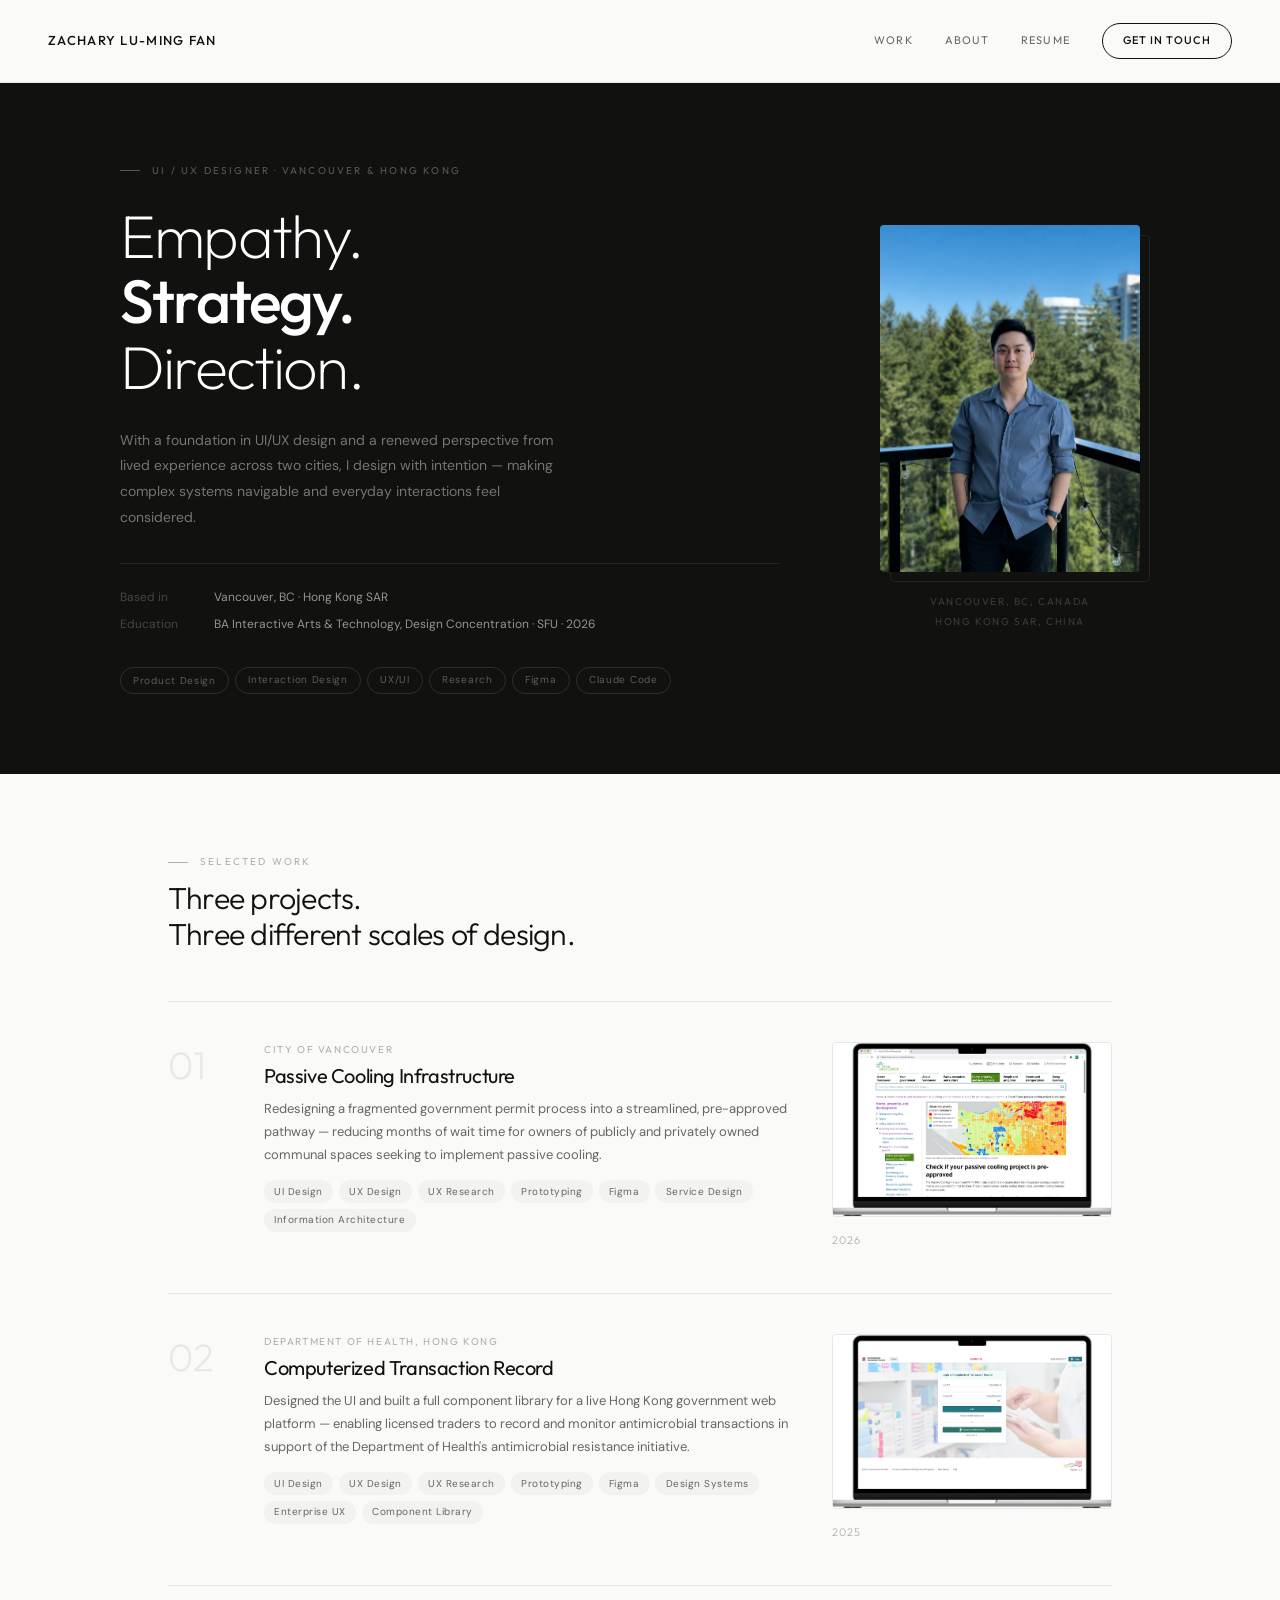
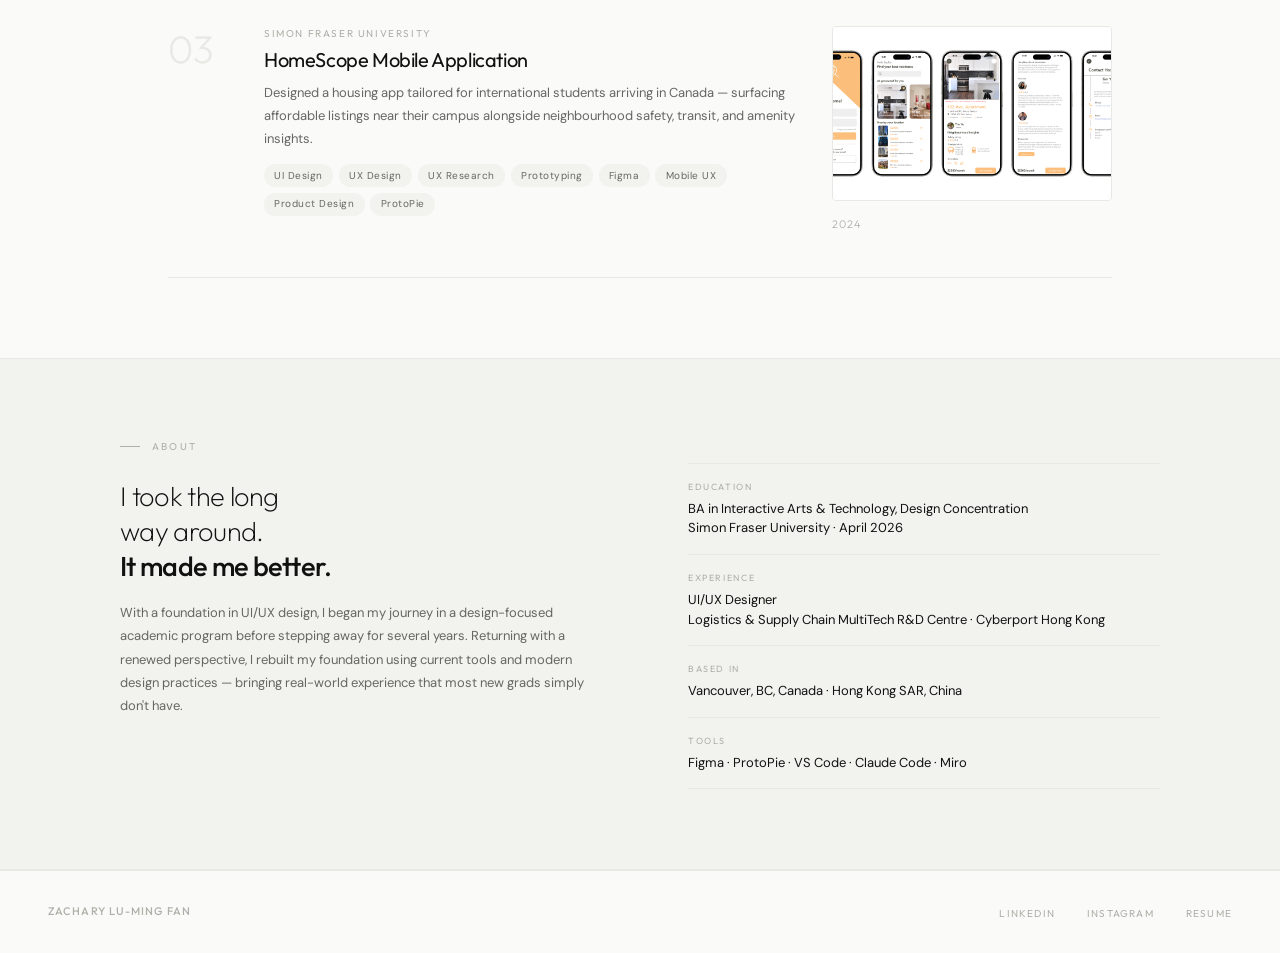
==== commit a84ddbd8: "Update resume to v6 across site Point both Resume links in index.html (nav + About list) at zachary_" ====
--- a/index.html
+++ b/index.html
@@ -173,7 +173,7 @@
   <div class="nav-right">
     <a class="nav-link" href="#work">Work</a>
     <a class="nav-link" href="#about">About</a>
-    <a class="nav-link" href="zachary_fan_resume_v5.pdf" target="_blank" rel="noopener noreferrer">Resume</a>
+    <a class="nav-link" href="zachary_fan_resume_v6.pdf" target="_blank" rel="noopener noreferrer">Resume</a>
     <a class="nav-cta" href="mailto:zac0923@hotmail.com">Get in touch</a>
   </div>
 </nav>
@@ -310,7 +310,7 @@
   <ul class="footer-links">
     <li><a href="https://linkedin.com/in/zachlumingfan" target="_blank" rel="noopener noreferrer">LinkedIn</a></li>
     <li><a href="https://www.instagram.com/zlm.fan/" target="_blank" rel="noopener noreferrer">Instagram</a></li>
-    <li><a href="zachary_fan_resume_v5.pdf" target="_blank" rel="noopener noreferrer">Resume</a></li>
+    <li><a href="zachary_fan_resume_v6.pdf" target="_blank" rel="noopener noreferrer">Resume</a></li>
   </ul>
 </footer>
 
